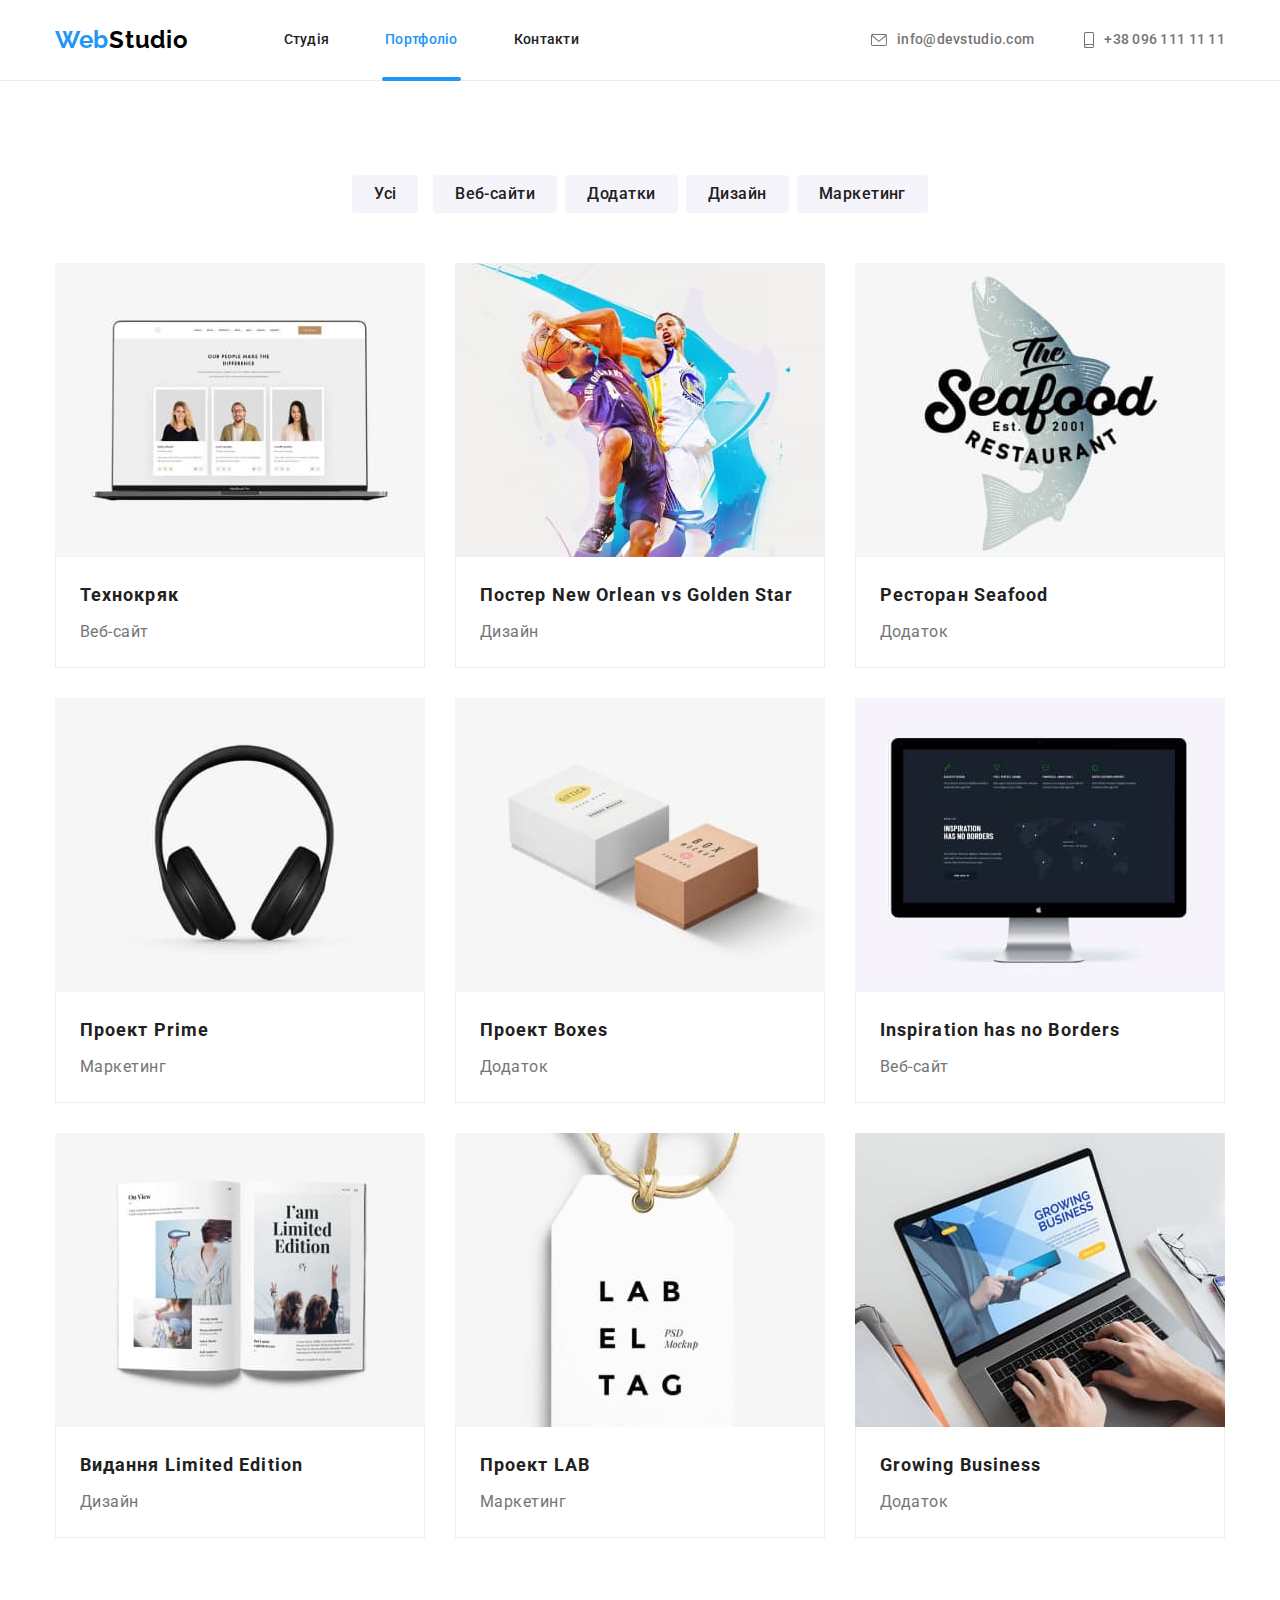
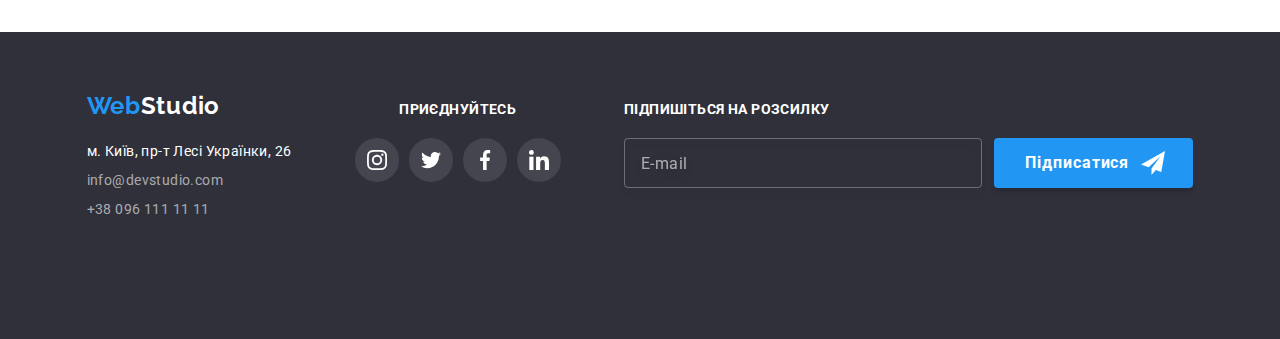
==== portfolio.html @ c76c3b2e "v.1" ====
<!DOCTYPE html>
<html lang="uk">

<head>
    <meta charset="UTF-8">
    <meta http-equiv="X-UA-Compatible" content="IE=edge">
    <meta name="viewport" content="width=device-width, initial-scale=1.0">
    <title lang="en">Portfolio</title>
    <link rel="preconnect" href="https://fonts.googleapis.com">
    <link rel="preconnect" href="https://fonts.gstatic.com" crossorigin>
    <link href="https://fonts.googleapis.com/css2?family=Raleway:wght@700&family=Roboto:wght@400;500;700;900&display=swap"
        rel="stylesheet">
    <link rel="stylesheet" href="https://cdn.jsdelivr.net/npm/modern-normalize@1.1.0/modern-normalize.min.css">
    <link rel="stylesheet" href="./css/main.min.css" /> 
</head>

<body>
<header class="page-header">
        <div class="container page-header__container">
            <a class="logo logo__page-header link" href="./index.html">
                Web<span class="logo__part-dark">Studio</span>
            </a>
    
            <nav class="page-nav">
                <ul class="menu list">
                    <li class="menu__item"> <a class="link menu__link" href="./index.html">Студія</a></li>
                    <li class="menu__item"> <a class="link menu__link menu__link_current"
                            href="./portfolio.html">Портфоліо</a></li>
                    <li class="menu__item"> <a class="link menu__link" href="">Контакти</a></li>
                </ul>
            </nav>

            <button type="button" class="mobile-menu-open" data-menu-open>
                <svg class="mobile-menu-open__icon" width="40" height="40">
                    <use href="./images/icons.svg#burger-icon"></use>
                </svg>
            </button>
    
            <ul class="list contacts">
                <li class="contacts__item">
                    <a class="link contacts__link" href="mailto:info@devstudio.com">
                        <svg class="contacts__icon" width="16" height="12">
                            <use href="./images/icons.svg#icon-envelope"></use>
                        </svg>
                        info@devstudio.com
                    </a>
                </li>
                <li class="contacts__item">
                    <a class="link contacts__link" href="tel:+380961111111">
                        <svg class="contacts__icon" width="10" height="16">
                            <use href="./images/icons.svg#icon-smartphone"></use>
                        </svg>
                        +38 096 111 11 11
                    </a>
                </li>
            </ul>
        </div>

        <div class="mobile-menu" data-menu>
            <div class="container mobile-menu__container">
                <button type="button" class="mobile-menu__close-btn" data-menu-close>
                    <svg class="mobile-menu__close-icon" width="40" height="40">
                        <use href="./images/icons.svg#icon-close-modal">
                        </use>
                    </svg>
                </button>
                
                <nav>
                    <ul class="mobile-menu__list list">
                        <li class="mobile-menu__item"> <a class="link mobile-menu__link"
                                href="./index.html">Студія</a></li>
                        <li class="mobile-menu__item"> <a class="link mobile-menu__link mobile-menu__link_current" href="./portfolio.html">Портфоліо</a></li>
                        <li class="mobile-menu__item"> <a class="link mobile-menu__link" href="">Контакти</a></li>
                    </ul>
                </nav>
                
                <div class="mobile-menu__wrapper">
                    <ul class="list mobile-menu__contacts">
                        <li class="mobile-menu__contacts-item">
                            <a class="link mobile-menu__tel" href="tel:+380961111111">
                                +38 096 111 11 11
                            </a>
                        </li>
                        <li class="mobile-menu__contacts-item">
                            <a class="link mobile-menu__e-mail" href="mailto:info@devstudio.com">
                                info@devstudio.com
                            </a>
                        </li>
                    </ul>
                    
                    
                    <ul class="list mobile-menu__social-list">
                        <li class="mobile-menu__social-item"><a class="link mobile-menu__social-link" href="">Instagram</a></li>
                        <li class="mobile-menu__social-item"><a class="link mobile-menu__social-link" href="">Twitter</a></li>
                        <li class="mobile-menu__social-item"><a class="link mobile-menu__social-link" href="">Facebook</a></li>
                        <li class="mobile-menu__social-item"><a class="link mobile-menu__social-link" href="">LinkedIn</a></li>
                    </ul>
                </div>
            </div>
        </div>

    </header>

    <main>
        <section class="section">
            <div class="container">
                <h1 class="section-title visually-hidden">Наші роботи</h1>
                
                <ul class="list filter-list">
                    <li class="filter-list__item"><button class="filter-list__btn" type="button">Усі</button></li>
                    <li class="filter-list__item"><button class="filter-list__btn" type="button">Веб-сайти</button></li>
                    <li class="filter-list__item"><button class="filter-list__btn" type="button">Додатки</button></li>
                    <li class="filter-list__item"><button class="filter-list__btn" type="button">Дизайн</button></li>
                    <li class="filter-list__item"><button class="filter-list__btn" type="button">Маркетинг</button></li>
                </ul>
                
                <ul class="examples list">
                    <li class="examples__item">
                        <a href="" class="link exemples__link">
                            <div class="examples__img-wrapper">
                                <picture>
                                    <source media="(min-width: 1200px)"
                                        srcset="./images/portfolio/technokryak/technokryak-370.jpg 1x, ./images/portfolio/technokryak/technokryak-370@2x.jpg 2x">
                                    <source media="(min-width: 768px)"
                                        srcset="./images/portfolio/technokryak/technokryak-354.jpg 1x, ./images/portfolio/technokryak/technokryak-354@2x.jpg 2x">
                                    <source media="(max-width: 767px)"
                                        srcset="./images/portfolio/technokryak/technokryak-450.jpg 1x, ./images/portfolio/technokryak/technokryak-450@2x.jpg 2x">
                                
                                    <img src="./images/portfolio/technokryak/technokryak-450.jpg"
                                        alt="головна сторінка веб-сайту з ключовими особами компанії">
                                </picture>
                                <p class="examples__overlay">Ресурс пропонує комплексні пропозиції з різним рівнем функціоналу та сервісів. Все це дозволить відвідувачу отримати
                                    вичерпні відомості про компанію чи приватну особу.</p>
                            </div>
                            <div class="examples__project-wrapper">
                                <h2 class="examples__project-name">Технокряк</h2>
                                <p class="examples__project-type">Веб-сайт</p>                            
                            </div> 
                        </a>
                    </li>
                    
                    <li class="examples__item">
                        <a href="" class="link exemples__link">
                            <div class="examples__img-wrapper">
                                <picture>
                                    <source media="(min-width: 1200px)"
                                        srcset="./images/portfolio/poster-new-orlean/poster-new-orlean-370.jpg 1x, ./images/portfolio/poster-new-orlean/poster-new-orlean-370@2x.jpg 2x">
                                    <source media="(min-width: 768px)"
                                        srcset="./images/portfolio/poster-new-orlean/poster-new-orlean-354.jpg 1x, ./images/portfolio/poster-new-orlean/poster-new-orlean-354@2x.jpg 2x">
                                    <source media="(max-width: 767px)"
                                        srcset="./images/portfolio/poster-new-orlean/poster-new-orlean-450.jpg 1x, ./images/portfolio/poster-new-orlean/poster-new-orlean-450@2x.jpg 2x">
                                
                                    <img src="./images/portfolio/poster-new-orlean/poster-new-orlean-450.jpg"
                                        alt="постер до матчу НБА між Н'ю Орлеан та голден стар">
                                </picture>
                                <p class="examples__overlay">Ресурс пропонує комплексні пропозиції з різним рівнем функціоналу та сервісів. Все це дозволить
                                    відвідувачу отримати
                                    вичерпні відомості про компанію чи приватну особу.</p>
                            </div>
                            <div class="examples__project-wrapper">
                                <h2 class="examples__project-name">Постер New Orlean vs Golden Star</h2>
                                <p class="examples__project-type">Дизайн</p>
                            </div>
                        </a>
                    </li>

                    <li class="examples__item">
                        <a href="" class="link exemples__link">
                            <div class="examples__img-wrapper">
                                <picture>
                                    <source media="(min-width: 1200px)"
                                        srcset="./images/portfolio/seafood/seafood-370.jpg 1x, ./images/portfolio/seafood/seafood-370@2x.jpg 2x">
                                    <source media="(min-width: 768px)"
                                        srcset="./images/portfolio/seafood/seafood-354.jpg 1x, ./images/portfolio/seafood/seafood-354@2x.jpg 2x">
                                    <source media="(max-width: 767px)"
                                        srcset="./images/portfolio/seafood/seafood-450.jpg 1x, ./images/portfolio/seafood/seafood-450@2x.jpg 2x">
                                
                                    <img src="./images/portfolio/seafood/seafood-450.jpg"
                                        alt="логотип рибного ресторану">
                                </picture>
                                <p class="examples__overlay">Ресурс пропонує комплексні пропозиції з різним рівнем функціоналу та сервісів. Все це дозволить
                                    відвідувачу отримати
                                    вичерпні відомості про компанію чи приватну особу.</p>
                            </div>
                            <div class="examples__project-wrapper">
                                <h2 class="examples__project-name">Ресторан Seafood</h2>
                                <p class="examples__project-type">Додаток</p>
                            </div>
                        </a>
                    </li>

                    <li class="examples__item">
                        <a href="" class="link exemples__link">
                            <div class="examples__img-wrapper">
                                <picture>
                                    <source media="(min-width: 1200px)"
                                        srcset="./images/portfolio/prime/prime-370.jpg 1x, ./images/portfolio/prime/prime-370@2x.jpg 2x">
                                    <source media="(min-width: 768px)"
                                        srcset="./images/portfolio/prime/prime-354.jpg 1x, ./images/portfolio/prime/prime-354@2x.jpg 2x">
                                    <source media="(max-width: 767px)"
                                        srcset="./images/portfolio/prime/prime-450.jpg 1x, ./images/portfolio/prime/prime-450@2x.jpg 2x">
                                
                                    <img src="./images/portfolio/prime/prime-450.jpg" alt="навушники">
                                </picture>
                                <p class="examples__overlay">Ресурс пропонує комплексні пропозиції з різним рівнем функціоналу та сервісів. Все це дозволить
                                    відвідувачу отримати
                                    вичерпні відомості про компанію чи приватну особу.</p>
                            </div>                            
                            <div class="examples__project-wrapper">
                                <h2 class="examples__project-name">Проект Prime</h2>
                                <p class="examples__project-type">Маркетинг</p>
                            </div>
                        </a>
                    </li>

                    <li class="examples__item">
                        <a href="" class="link exemples__link">
                            <div class="examples__img-wrapper">
                                <picture>
                                    <source media="(min-width: 1200px)"
                                        srcset="./images/portfolio/boxes/boxes-370.jpg 1x, ./images/portfolio/boxes/boxes-370@2x.jpg 2x">
                                    <source media="(min-width: 768px)"
                                        srcset="./images/portfolio/boxes/boxes-354.jpg 1x, ./images/portfolio/boxes/boxes-354@2x.jpg 2x">
                                    <source media="(max-width: 767px)"
                                        srcset="./images/portfolio/boxes/boxes-450.jpg 1x, ./images/portfolio/boxes/boxes-450@2x.jpg 2x">

                                    <img src="./images/portfolio/boxes/boxes-450.jpg" alt="коробочки на світлому фоні">
                                </picture>
                                <p class="examples__overlay">Ресурс пропонує комплексні пропозиції з різним рівнем функціоналу та сервісів. Все це дозволить
                                    відвідувачу отримати
                                    вичерпні відомості про компанію чи приватну особу.</p>
                            </div>               
                            <div class="examples__project-wrapper">
                                <h2 class="examples__project-name">Проект Boxes</h2>
                                <p class="examples__project-type">Додаток</p>
                            </div>
                        </a>
                    </li>

                    <li class="examples__item">
                        <a href="" class="link exemples__link">
                            <div class="examples__img-wrapper">
                                <picture>
                                    <source media="(min-width: 1200px)" srcset="./images/portfolio/inspiration/inspiration-370.jpg 1x, ./images/portfolio/inspiration/inspiration-370@2x.jpg 2x">
                                    <source media="(min-width: 768px)" srcset="./images/portfolio/inspiration/inspiration-354.jpg 1x, ./images/portfolio/inspiration/inspiration-354@2x.jpg 2x">
                                    <source media="(max-width: 767px)" srcset="./images/portfolio/inspiration/inspiration-450.jpg 1x, ./images/portfolio/inspiration/inspiration-450@2x.jpg 2x">
                                
                                    <img src="./images/portfolio/inspiration/inspiration-450.jpg" alt="головна сторінка сайту в темних тонах з мапою світу">
                                </picture>
                                <p class="examples__overlay">Ресурс пропонує комплексні пропозиції з різним рівнем функціоналу та сервісів. Все це дозволить
                                    відвідувачу отримати
                                    вичерпні відомості про компанію чи приватну особу.</p>
                            </div>
                            <div class="examples__project-wrapper">
                                <h2 class="examples__project-name">Inspiration has no Borders</h2>
                                <p class="examples__project-type">Веб-сайт</p>
                            </div>
                        </a>
                    </li>

                    <li class="examples__item">
                        <a href="" class="link exemples__link">
                            <div class="examples__img-wrapper">
                                <picture>
                                    <source media="(min-width: 1200px)"
                                        srcset="./images/portfolio/limited-edition/limited-edition-370.jpg 1x, ./images/portfolio/limited-edition/limited-edition-370@2x.jpg 2x">
                                    <source media="(min-width: 768px)"
                                        srcset="./images/portfolio/limited-edition/limited-edition-354.jpg 1x, ./images/portfolio/limited-edition/limited-edition-354@2x.jpg 2x">
                                    <source media="(max-width: 767px)"
                                        srcset="./images/portfolio/limited-edition/limited-edition-450.jpg 1x, ./images/portfolio/limited-edition/limited-edition-450@2x.jpg 2x">
                                
                                    <img src="./images/portfolio/limited-edition/limited-edition-450.jpg" alt="розгортка журналу">
                                </picture>
                                <p class="examples__overlay">Ресурс пропонує комплексні пропозиції з різним рівнем функціоналу та сервісів. Все це дозволить
                                    відвідувачу отримати
                                    вичерпні відомості про компанію чи приватну особу.</p>
                            </div>
                            <div class="examples__project-wrapper">
                                <h2 class="examples__project-name">Видання Limited Edition</h2>
                                <p class="examples__project-type">Дизайн</p>
                            </div>
                        </a>
                    </li>

                    <li class="examples__item">
                        <a href="" class="link exemples__link">
                            <div class="examples__img-wrapper">
                                <picture>
                                    <source media="(min-width: 1200px)"
                                        srcset="./images/portfolio/lab/lab-370.jpg 1x, ./images/portfolio/lab/lab-370@2x.jpg 2x">
                                    <source media="(min-width: 768px)"
                                        srcset="./images/portfolio/lab/lab-354.jpg 1x, ./images/portfolio/lab/lab-354@2x.jpg 2x">
                                    <source media="(max-width: 767px)"
                                        srcset="./images/portfolio/lab/lab-450.jpg 1x, ./images/portfolio/lab/lab-450@2x.jpg 2x">
                                
                                    <img src="./images/portfolio/lab/lab-450.jpg" alt="бірка">
                                </picture>
                                <p class="examples__overlay">Ресурс пропонує комплексні пропозиції з різним рівнем функціоналу та сервісів. Все це дозволить
                                    відвідувачу отримати
                                    вичерпні відомості про компанію чи приватну особу.</p>
                            </div>
                            <div class="examples__project-wrapper">
                                <h2 class="examples__project-name">Проект LAB</h2>
                                <p class="examples__project-type">Маркетинг</p>
                            </div>
                        </a>                                                
                    </li>

                    <li class="examples__item">
                        <a href="" class="link exemples__link">
                            <div class="examples__img-wrapper">
                                <picture>
                                    <source media="(min-width: 1200px)"
                                        srcset="./images/portfolio/growing-business/growing-business-370.jpg 1x, ./images/portfolio/growing-business/growing-business-370@2x.jpg 2x">
                                    <source media="(min-width: 768px)"
                                        srcset="./images/portfolio/growing-business/growing-business-354.jpg 1x, ./images/portfolio/growing-business/growing-business-354@2x.jpg 2x">
                                    <source media="(max-width: 767px)"
                                        srcset="./images/portfolio/growing-business/growing-business-450.jpg 1x, ./images/portfolio/growing-business/growing-business-450@2x.jpg 2x">
                                
                                    <img src="./images/portfolio/growing-business/growing-business-450.jpg" alt="відкрита основна сторінка сайту на ноутбуці">
                                </picture>
                                <p class="examples__overlay">Ресурс пропонує комплексні пропозиції з різним рівнем функціоналу та сервісів. Все це дозволить
                                    відвідувачу отримати
                                    вичерпні відомості про компанію чи приватну особу.</p>
                            </div>
                            <div class="examples__project-wrapper">
                                <h2 class="examples__project-name">Growing Business</h2>
                                <p class="examples__project-type">Додаток</p>
                            </div>
                        </a>                          
                    </li>
                </ul>
            </div>
        </section>

    </main>

    <footer class="footer">
        <div class="container container_flex">
            <div class="footer_text-align-wrapper">
                <a class="logo logo__footer link" href="./index.html">
                    Web<span class="logo__part-light">Studio</span>
                </a>
    
                <address class="address">
                    <ul class="list address__list">
                        <li class="address__item"><a class="link location" href="https://goo.gl/maps/fPZRtLzm8wP5tE1H6">м.
                                Київ, пр-т Лесі Українки, 26</a></li>
                        <li class="address__item"><a class="link address__link"
                                href="mailto:info@devstudio.com">info@devstudio.com</a></li>
                        <li class="address__item"><a class="link address__link" href="tel:+380961111111">+38 096 111 11
                                11</a></li>
                    </ul>
                </address>
            </div>
    
            <div class="join-us">
                <p class="join-us__text">Приєднуйтесь</p>
                <ul class="social-list list">
                    <li class="social-list__item">
                        <a href="" class="social-list__link social-list__link_other-bg">
                            <svg width="20" height="20">
                                <use href="./images/icons.svg#icon-instagram"></use>
                            </svg>
                        </a>
                    </li>
                    <li class="social-list__item">
                        <a href="" class="social-list__link social-list__link_other-bg">
                            <svg width="20" height="20">
                                <use href="./images/icons.svg#icon-twitter"></use>
                            </svg>
                        </a>
                    </li>
                    <li class="social-list__item">
                        <a href="" class="social-list__link social-list__link_other-bg">
                            <svg width="20" height="20">
                                <use href="./images/icons.svg#icon-facebook"></use>
                            </svg>
                        </a>
                    </li>
                    <li class="social-list__item">
                        <a href="" class="social-list__link social-list__link_other-bg">
                            <svg width="20" height="20">
                                <use href="./images/icons.svg#icon-linkedin"></use>
                            </svg>
                        </a>
                    </li>
                </ul>
            </div>
    
            <form class="subscribe-form">
                <p class="join-us__text">Підпишіться на розсилку</p>
                <div class="subscribe-form__wrapper">
                    <input type="email" name="user_email" class="subscribe-form__input" placeholder="E-mail" required>
                    <button type="submit" class="btn subscribe-form__submit">
                        Підписатися
                        <svg width="24" height="24">
                            <use href="./images/icons.svg#icon-send"></use>
                        </svg>
                    </button>
                </div>
            </form>
        </div>
    </footer>

    
    <script src="./js/mobile-menu.js"></script>
    
</body>
</html>
---- css/main.min.css ----
:root{--main-font: "Roboto", sans-serif;--logo-font: "Raleway", sans-serif;--accent-color: #2196F3;--order-btn-hover-color: #188CE8;--main-text-color: #212121;--muted-text-color: #757575;--light-text-color: #FFFFFF;--dark-logo-text-color: #000000;--mute-logo-transparent-text: rgba(255, 255, 255, 0.6);--bg-primary-color: #FFFFFF;--bg-main-dark-color: #2F303A;--bg-team-section-color: #F5F4FA;--bg-card-color: #FFFFFF;--bg-filter-btn: #F5F4FA;--card-border-color: #EEEEEE;--header-border-color: #ECECEC;--input-border-color: rgba(33, 33, 33, 0.2);--icon-color: #AFB1B8;--transition-duration-and-func: 250ms cubic-bezier(0.4, 0, 0.2, 1)}.visually-hidden{position:absolute;width:1px;height:1px;margin:-1px;border:0;padding:0;white-space:nowrap;clip-path:inset(100%);clip:rect(0 0 0 0);overflow:hidden}h1,h2,h3,h4,p{margin-top:0;margin-bottom:0;margin-block-start:0;margin-block-end:0}ul,ol{margin-top:0;margin-bottom:0;padding-left:0}img{display:block;max-width:100%;height:auto}button{cursor:pointer}body{font-family:var(--main-font);background-color:var(--bg-primary-color)}.list{list-style:none}.link{text-decoration:none}.container{padding-right:15px;padding-left:15px}@media screen and (min-width: 480px){.container{width:480px;margin-right:auto;margin-left:auto}}@media screen and (min-width: 768px){.container{width:768px}}@media screen and (min-width: 1200px){.container{width:1200px}}.section{padding-top:60px;padding-bottom:60px}@media screen and (min-width: 1200px){.section{padding-top:94px;padding-bottom:94px}}.section__title{margin-bottom:50px;font-weight:700;font-size:36px;line-height:1.17;text-align:center;letter-spacing:.03em;color:var(--main-text-color)}.btn{margin-right:auto;margin-left:auto;padding-top:10px;padding-bottom:10px;font-family:inherit;font-weight:700;font-size:16px;padding-right:24px;padding-left:24px;line-height:1.88;letter-spacing:.06em;color:var(--light-text-color);background-color:var(--accent-color);border-radius:4px;border:none;box-shadow:0px 4px 4px rgba(0,0,0,.15);transition:background-color var(--transition-duration-and-func)}.btn:hover,.btn:focus{background-color:var(--order-btn-hover-color)}@media screen and (min-width: 1200px){.btn{padding-right:32px;padding-left:32px}}@media screen and (max-width: 767px){.mobile-menu{position:fixed;width:100%;height:100%;z-index:1000;top:0;left:0;background-color:var(--bg-primary-color);box-shadow:0 0 0 100vmax rgba(0,0,0,.5);opacity:0;visibility:hidden;pointer-events:none;transition:opacity var(--transition-duration-and-func),visibility var(--transition-duration-and-func)}.mobile-menu.is-open{opacity:1;visibility:visible;pointer-events:auto}.mobile-menu__container{display:flex;flex-direction:column;justify-content:space-between;height:100%;position:relative;padding:48px 40px 48px 40px}.mobile-menu__close-btn{position:absolute;top:10px;right:15px;background-color:rgba(0,0,0,0);border:none;padding:0;line-height:0;fill:var(--main-text-color)}.mobile-menu__socials{display:flex}.mobile-menu__link{color:var(--main-text-color);font-weight:500;font-size:40px;line-height:1.175;text-align:center;letter-spacing:.02em;transition:color var(--transition-duration-and-func)}.mobile-menu__link:focus{color:var(--accent-color)}.mobile-menu__link_current{color:var(--accent-color)}.mobile-menu__item:not(:last-child){margin-bottom:32px}.mobile-menu__tel{font-weight:500;font-size:34px;line-height:1.176;letter-spacing:.02em;color:var(--accent-color)}}@media screen and (max-width: 767px)and (max-width: 376px){.mobile-menu__tel{font-size:27px;line-height:1.1}}@media screen and (max-width: 767px){.mobile-menu__e-mail{font-weight:500;font-size:24px;line-height:1.17;letter-spacing:.02em;color:var(--muted-text-color)}}@media screen and (max-width: 767px){.mobile-menu__contacts-item:not(:last-child){margin-bottom:32px}}@media screen and (max-width: 767px){.mobile-menu__social-link{font-weight:500;font-size:18px;line-height:1.22px;letter-spacing:.02em;color:var(--accent-color)}}@media screen and (max-width: 767px){.mobile-menu__social-list{display:flex;flex-wrap:wrap;margin-top:64px}}@media screen and (max-width: 767px){.mobile-menu__social-item:not(:last-child)::after{content:"";width:22px;height:0px;border:1px solid var(--input-border-color);transform:rotate(90deg);margin-left:10px}}@media screen and (max-width: 767px){.mobile-menu__social-item::after{margin-right:10px}}@media screen and (min-width: 768px){.mobile-menu{display:none}}@media screen and (max-width: 442px){.mobile-menu__social-item::after{content:"";width:22px;height:0px;border:1px solid var(--input-border-color);transform:rotate(90deg);margin-left:10px}.mobile-menu__social-item:not(:nth-child(-2n+1)){margin-bottom:10px}}@media screen and (max-width: 767px){.page-nav{display:none}.contacts{display:none}}.page-header{margin-left:auto;margin-right:auto;padding-top:10px;padding-bottom:10px;border-bottom:1px solid var(--header-border-color)}.page-header__container{display:flex;align-items:center;justify-content:space-between}.mobile-menu-open{background-color:rgba(0,0,0,0);border:none;padding:0;line-height:0}@media screen and (min-width: 767px){.mobile-menu-open{display:none}}@media screen and (min-width: 768px){.page-header{padding-top:0px;padding-bottom:0px}.menu{display:flex}.menu__item{position:relative}.menu__item:not(:last-child){margin-right:50px}.menu__link{display:block;padding-top:32px;padding-bottom:32px;padding-right:3px;padding-left:3px;color:var(--main-text-color);font-weight:500;font-size:14px;line-height:1.14;letter-spacing:.02em;transition:color var(--transition-duration-and-func)}.menu__link:hover,.menu__link:focus{color:var(--accent-color)}.menu__link_current{color:var(--accent-color)}.menu__link_current::after{position:absolute;bottom:0;left:0;content:"";display:block;width:100%;height:4px;background:var(--accent-color);border-radius:2px;margin-bottom:-1px}}.logo{font-family:var(--logo-font);color:var(--accent-color);font-weight:700;font-size:24px;line-height:1.17;letter-spacing:.03em}@media screen and (min-width: 768px){.logo__page-header{margin-right:87px}}@media screen and (min-width: 1200px){.logo__page-header{margin-right:92px}}.logo__footer{display:block;margin-bottom:20px}.logo__part-light{color:var(--light-text-color)}.logo__part-dark{color:var(--dark-logo-text-color)}.contacts{margin-left:auto}.contacts__link{display:flex;align-items:center;font-weight:500;font-size:14px;line-height:1.14;letter-spacing:.02em;color:var(--muted-text-color);transition:color var(--transition-duration-and-func)}.contacts__link:hover,.contacts__link:focus{color:var(--accent-color)}.contacts__item:not(:last-child){margin-bottom:10px}.contacts__icon{margin-right:10px;fill:currentColor}@media screen and (min-width: 1200px){.contacts{display:flex}.contacts__item:not(:last-child){margin-right:50px;margin-bottom:0}.contacts__link{padding-top:32px;padding-bottom:32px}}.social-list{display:flex;justify-content:center;gap:10px}.social-list__item{display:block;width:44px;height:44px}.social-list__link{display:flex;justify-content:center;align-items:center;width:100%;height:100%;border-radius:50%;fill:var(--icon-color);transition:background-color var(--transition-duration-and-func),fill var(--transition-duration-and-func)}.social-list__link:hover,.social-list__link:focus{background-color:var(--accent-color);fill:var(--light-text-color)}.social-list__link_other-bg{background-color:rgba(255,255,255,.1);fill:var(--bg-card-color)}.container_flex{text-align:center}.footer{padding-top:60px;padding-bottom:60px;background-color:var(--bg-main-dark-color)}.address{flex-grow:1;margin-bottom:60px}.address__list{font-style:normal}.address__item:not(:last-child){margin-bottom:8px}.address__link{display:block;height:21px;font-weight:400;font-size:14px;line-height:1.71;letter-spacing:.03em;color:var(--mute-logo-transparent-text);transition:color var(--transition-duration-and-func)}.address__link:hover,.address__link:focus{color:var(--accent-color)}.location{display:block;height:21px;font-weight:400;font-size:14px;line-height:1.71;letter-spacing:.03em;color:var(--light-text-color)}.join-us{margin-bottom:60px}.join-us__text{margin-bottom:20px;font-weight:700;font-size:14px;line-height:1.14;letter-spacing:.03em;text-transform:uppercase;color:var(--light-text-color)}.subscribe-form__input{width:100%;height:50px;padding:15px 0 15px 16px;background-color:rgba(0,0,0,0);border:1px solid rgba(255,255,255,.3);filter:drop-shadow(0px 4px 4px rgba(0, 0, 0, 0.15));border-radius:4px;color:var(--light-text-color);transition:border-color var(--transition-duration-and-func)}.subscribe-form__input::placeholder{font-size:16px;line-height:1.25;letter-spacing:.03em;color:rgba(255,255,255,.6)}.subscribe-form__input:focus{outline:none;border-color:var(--accent-color)}.subscribe-form__submit{display:flex;align-items:center;padding-right:28px;padding-left:31px;margin-top:20px;gap:12px}.subscribe-form__submit:hover,.subscribe-form__submit:focus{background-color:var(--order-btn-hover-color)}@media screen and (min-width: 768px){.container_flex{display:flex;flex-wrap:wrap;justify-content:space-around;align-items:baseline}.subscribe-form__input{width:450px}}@media screen and (min-width: 1200px){.subscribe-form{text-align:left}.subscribe-form__input{width:358px}.subscribe-form__wrapper{display:flex;gap:12px}.subscribe-form__submit{margin-top:0}.footer_text-align-wrapper{text-align:left}}.hero{max-width:480px;height:400px;margin-right:auto;margin-left:auto;text-align:center;padding-top:118px;padding-bottom:118px;background-color:var(--bg-main-dark-color);background-image:linear-gradient(rgba(47, 48, 58, 0.4), rgba(47, 48, 58, 0.4)),url(../../../images/index/hero/hero-480.jpg);background-repeat:no-repeat;background-position:center;background-size:cover}@media screen and (min-device-pixel-ratio: 2)and (max-width: 767px),screen and (min-resolution: 192dpi)and (max-width: 767px),screen and (min-resolution: 2dppx)and (max-width: 767px){.hero{background-image:linear-gradient(rgba(47, 48, 58, 0.4), rgba(47, 48, 58, 0.4)),url(../../../images/index/hero/hero-480@2x.jpg)}}@media screen and (min-width: 768px){.hero{max-width:none;width:768px;background-image:linear-gradient(rgba(47, 48, 58, 0.4), rgba(47, 48, 58, 0.4)),url(../../../images/index/hero/hero-768.jpg)}}@media screen and (min-device-pixel-ratio: 2)and (min-width: 768px),screen and (min-resolution: 192dpi)and (min-width: 768px),screen and (min-resolution: 2dppx)and (min-width: 768px){.hero{background-image:linear-gradient(rgba(47, 48, 58, 0.4), rgba(47, 48, 58, 0.4)),url(../../../images/index/hero/hero-768@2x.jpg)}}@media screen and (min-width: 1200px){.hero{width:auto;max-width:1600px;height:600px;padding-top:200px;padding-bottom:200px;background-image:linear-gradient(rgba(47, 48, 58, 0.4), rgba(47, 48, 58, 0.4)),url(../../../images/index/hero/hero-1600.jpg)}}@media screen and (min-device-pixel-ratio: 2)and (min-width: 1200px),screen and (min-resolution: 192dpi)and (min-width: 1200px),screen and (min-resolution: 2dppx)and (min-width: 1200px){.hero{background-image:linear-gradient(rgba(47, 48, 58, 0.4), rgba(47, 48, 58, 0.4)),url(../../../images/index/hero/hero-1600@2x.jpg)}}.hero__title{display:block;max-width:360px;margin-right:auto;margin-left:auto;margin-bottom:30px;font-weight:900;font-size:26px;line-height:1.62;text-align:center;letter-spacing:.06em;text-transform:uppercase;color:var(--light-text-color)}@media screen and (min-width: 1200px){.hero__title{max-width:none;width:696px;font-size:44px;line-height:1.36}}.features__title{margin-bottom:10px;text-align:center;font-weight:700;font-size:14px;line-height:1.14;letter-spacing:.03em;text-transform:uppercase;color:var(--main-text-color)}@media screen and (min-width: 768px){.features__title{text-align:left}}.features__icon-box{display:flex;justify-content:center;align-items:center;width:100%;height:120px;margin-bottom:30px;background-color:var(--bg-filter-btn);border-radius:4px}.features__description{font-size:14px;line-height:1.71;letter-spacing:.03em;color:var(--muted-text-color)}@media screen and (max-width: 767px){.features__item:not(:last-child){margin-bottom:30px}}@media screen and (min-width: 768px)and (max-width: 1199px){.features{display:flex;flex-wrap:wrap;gap:30px}.features__item{flex-basis:calc((100% - 30px)/2)}}@media screen and (min-width: 1200px){.features{display:flex}.features__item:not(:last-child){margin-right:30px}}@media screen and (max-width: 1199px){.hidden_section{display:none}}@media screen and (min-width: 1200px){.section_no-padding-top{padding-top:0}.offers{display:flex;flex-wrap:wrap;gap:30px}.offers__item{position:relative}.offers__desc{position:absolute;bottom:0;left:0;display:block;width:100%;padding:27px 0px;font-weight:700;font-size:14px;line-height:1.14;text-align:center;letter-spacing:.03em;text-transform:uppercase;color:var(--light-text-color);background-color:rgba(47,48,58,.8)}}.section_other-bg{background-color:var(--bg-team-section-color)}.team-members__item{background-color:var(--bg-card-color);border-radius:0px 0px 4px 4px;box-shadow:0px 1px 3px rgba(0,0,0,.12),0px 1px 1px rgba(0,0,0,.14),0px 2px 1px rgba(0,0,0,.2)}@media screen and (max-width: 767px){.team-members__item:not(:last-child){margin-bottom:30px}}.team-members__desc{padding-top:30px;padding-bottom:30px}.team-members__title{margin-bottom:10px;font-weight:500;font-size:16px;line-height:1.19;letter-spacing:.03em;text-align:center;color:var(--main-text-color)}.team-members__text{font-size:16px;line-height:1.19;letter-spacing:.03em;text-align:center;margin-bottom:16px;color:var(--muted-text-color)}@media screen and (min-width: 768px){.team-members{display:flex;flex-wrap:wrap;gap:30px}}.clients{display:flex;flex-wrap:wrap;justify-content:center;gap:30px}.clients__link{display:flex;justify-content:center;align-items:center;width:170px;height:92px;border:1px solid var(--icon-color);border-radius:4px;fill:var(--icon-color);transition:border-color var(--transition-duration-and-func),fill var(--transition-duration-and-func)}.clients__link:hover,.clients__link:focus{fill:var(--accent-color);border-color:var(--accent-color)}.backdrop{position:fixed;z-index:100;top:0;left:0;width:100%;height:100%;background-color:rgba(0,0,0,.2);transition:opacity var(--transition-duration-and-func),visibility var(--transition-duration-and-func)}.is-hidden{opacity:0;visibility:hidden;pointer-events:none}.modal{position:absolute;top:50%;left:50%;transform:translate(-50%, -50%);width:100%;max-width:450px;height:609px;background:var(--bg-card-color);box-shadow:0px 1px 3px rgba(0,0,0,.12),0px 1px 1px rgba(0,0,0,.14),0px 2px 1px rgba(0,0,0,.2);border-radius:4px;padding:40px}.modal-close-btn{position:absolute;top:8px;right:8px;display:flex;justify-content:center;align-items:center;background-color:rgba(0,0,0,0);border:1px solid rgba(0,0,0,.1);padding:0;height:30px;width:30px;border-radius:50%;transition:border-color var(--transition-duration-and-func),fill var(--transition-duration-and-func)}.modal-close-btn:hover,.modal-close-btn:focus{border-color:var(--accent-color);fill:var(--accent-color)}.modal-form{display:flex;flex-direction:column}.modal-form__header{margin-bottom:12px;font-weight:700;font-size:20px;line-height:1.5;text-align:center;letter-spacing:.03em;color:var(--main-text-color)}.modal-form__field{width:100%;margin-bottom:10px}.modal-form__input{width:100%;height:40px;border:1px solid var(--input-border-color);border-radius:4px;padding-left:42px;font-size:14px;line-height:1.17;letter-spacing:.01em;transition:border-color var(--transition-duration-and-func)}.modal-form__input:focus{outline:none;border-color:var(--accent-color)}.modal-form__input-desc{display:block;margin-bottom:4px;font-size:12px;line-height:1.17;letter-spacing:.01em;color:var(--muted-text-color)}.modal-form__input-wrapper{position:relative;display:block}.modal-form__icon{position:absolute;top:50%;left:12px;transform:translate(0, -50%);transition:fill var(--transition-duration-and-func)}.modal-form__input:focus+.modal-form__icon{fill:var(--accent-color)}.modal-form__message{display:block;width:100%;height:120px;resize:none;padding:12px 16px;border:1px solid var(--input-border-color);border-radius:4px;font-size:12px;line-height:1.17;letter-spacing:.01em;transition:border-color var(--transition-duration-and-func)}.modal-form__message::placeholder{font-size:12px;line-height:1.17;letter-spacing:.01em;color:rgba(117,117,117,.5)}.modal-form__message:focus{outline:none;border-color:var(--accent-color)}.modal-form__check-desc{display:flex;justify-content:center;align-items:center;margin-bottom:30px;font-size:12px;line-height:1.17;letter-spacing:.03em;color:var(--muted-text-color)}.message{margin-bottom:20px}.modal-form__fake-checkbox{display:flex;align-items:center;justify-content:center;margin-right:7px;width:16px;height:15px;box-shadow:inset 0 0 0 2px var(--main-text-color);border-radius:2px;overflow:hidden;cursor:pointer;transition:box-shadow var(--transition-duration-and-func),outline var(--transition-duration-and-func)}.modal-form__check:checked+.modal-form__check-desc .modal-form__fake-checkbox{box-shadow:none}.modal-form__check:focus+.modal-form__check-desc .modal-form__fake-checkbox{outline:2px solid var(--accent-color)}.modal-form__check:focus:checked+.modal-form__check-desc .modal-form__fake-checkbox{outline:none}.modal-form__terms-link{text-decoration-line:underline;text-decoration-skip-ink:none;color:var(--accent-color)}.modal-form__fake-checkbox-icon{top:0;left:0;opacity:0;transition:opacity var(--transition-duration-and-func)}.modal-form__check:checked+.modal-form__check-desc .modal-form__fake-checkbox-icon{opacity:1;background-color:var(--accent-color)}.modal-form__submit{padding-right:52px;padding-left:52px}@media screen and (min-width: 1200px){.modal{max-width:none;width:528px;height:581px}.modal-form__check-desc{font-size:14px;line-height:1.71}}.filter-list{display:flex;flex-wrap:wrap;margin-bottom:40px;max-width:334px}.filter-list__item:not(:last-child){margin-right:8px}.filter-list__item:nth-child(-n+3){margin-bottom:15px}.filter-list__item{min-width:73px}.filter-list__btn{padding-top:6px;padding-bottom:6px;padding-right:22px;padding-left:22px;font-family:inherit;font-weight:500;font-size:16px;line-height:1.63;letter-spacing:.03em;text-align:center;color:var(--main-text-color);background-color:var(--bg-filter-btn);border-radius:4px;border:0;transition:color var(--transition-duration-and-func),background-color var(--transition-duration-and-func),box-shadow var(--transition-duration-and-func)}.filter-list__btn:hover,.filter-list__btn:focus{color:var(--light-text-color);background-color:var(--accent-color);box-shadow:0px 3px 1px rgba(0,0,0,.1),0px 1px 2px rgba(0,0,0,.08),0px 2px 2px rgba(0,0,0,.12)}@media screen and (min-width: 768px){.filter-list{flex-wrap:nowrap;margin-bottom:30px;max-width:none;justify-content:center}.filter-list__item:nth-child(-n+3){margin-bottom:0}}@media screen and (min-width: 1200px){.filter-list{margin-bottom:50px}}.examples__item:not(:last-child){margin-bottom:30px}.examples__img-wrapper{position:relative;overflow:hidden}.examples__overlay{position:absolute;bottom:0;left:0;width:100%;height:100%;overflow:auto;transform:translate(0, 100%);transition:transform var(--transition-duration-and-func);padding:62px 24px;background-color:rgba(33,150,243,.9);font-size:18px;line-height:1.56;letter-spacing:.03em;color:var(--light-text-color);padding:62px 24px}.exemples__link:hover .examples__overlay,.exemples__link:focus .examples__overlay{transform:translate(0, 0)}.examples__project-wrapper{padding-top:20px;padding-bottom:20px;padding-right:24px;padding-left:24px;border:1px solid var(--card-border-color);border-top:none}.examples__project-name{margin-bottom:4px;font-weight:700;font-size:18px;line-height:2;letter-spacing:.06em;color:var(--main-text-color)}.examples__project-type{font-size:16px;line-height:1.88;letter-spacing:.03em;color:var(--muted-text-color)}.exemples__link{display:block;box-shadow:none;transition:box-shadow var(--transition-duration-and-func)}.exemples__link:hover,.exemples__link:focus{box-shadow:0px 1px 1px rgba(0,0,0,.12),0px 4px 4px rgba(0,0,0,.06),1px 4px 6px rgba(0,0,0,.16)}@media screen and (min-width: 768px){.examples{display:flex;flex-wrap:wrap;gap:30px}.examples__project-wrapper{flex-grow:1}.examples__item{flex-basis:calc((100% - 30px)/2)}.exemples__link{display:flex;flex-direction:column;height:100%}.examples__item:not(:last-child){margin-bottom:0}}@media screen and (min-width: 1200px){.examples__item{flex-basis:calc((100% - 60px)/3)}}/*# sourceMappingURL=main.min.css.map */
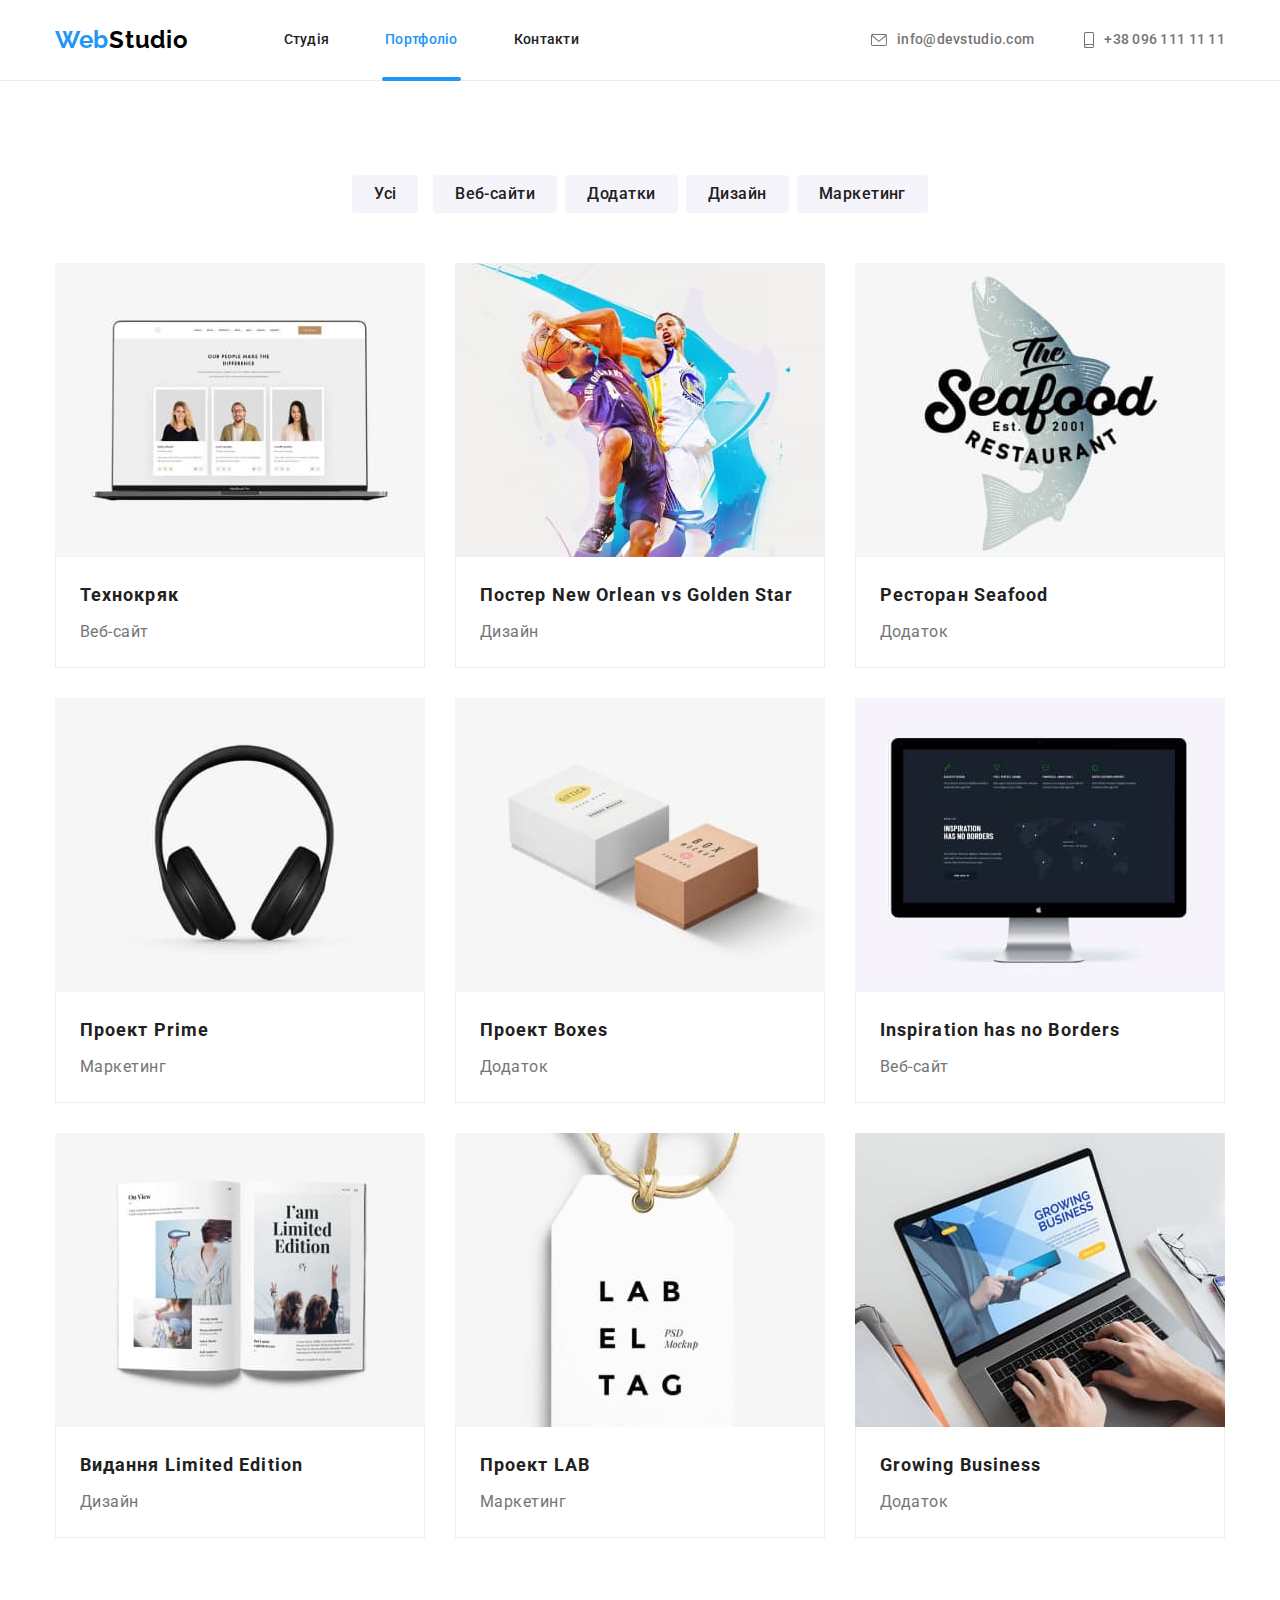
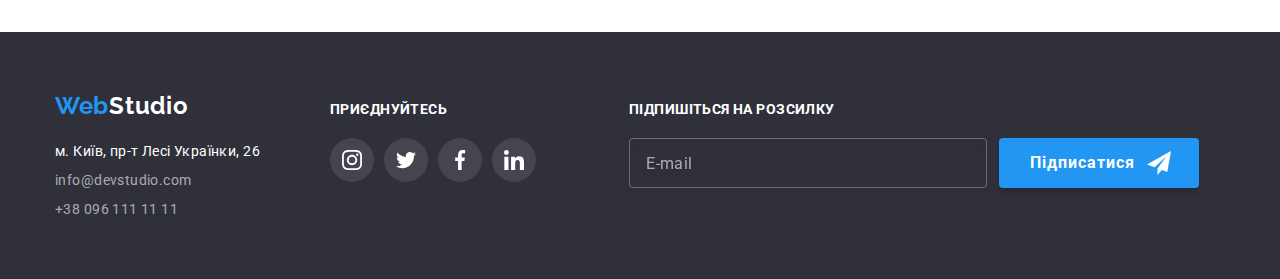
==== commit 4643f3ff: "v.2.1" ====
--- a/portfolio.html
+++ b/portfolio.html
@@ -341,7 +341,7 @@
                 <a class="logo logo__footer link" href="./index.html">
                     Web<span class="logo__part-light">Studio</span>
                 </a>
-    
+
                 <address class="address">
                     <ul class="list address__list">
                         <li class="address__item"><a class="link location" href="https://goo.gl/maps/fPZRtLzm8wP5tE1H6">м.
@@ -353,7 +353,7 @@
                     </ul>
                 </address>
             </div>
-    
+
             <div class="join-us">
                 <p class="join-us__text">Приєднуйтесь</p>
                 <ul class="social-list list">
@@ -387,7 +387,7 @@
                     </li>
                 </ul>
             </div>
-    
+
             <form class="subscribe-form">
                 <p class="join-us__text">Підпишіться на розсилку</p>
                 <div class="subscribe-form__wrapper">
--- a/css/main.min.css
+++ b/css/main.min.css
@@ -1 +1 @@
-:root{--main-font: "Roboto", sans-serif;--logo-font: "Raleway", sans-serif;--accent-color: #2196F3;--order-btn-hover-color: #188CE8;--main-text-color: #212121;--muted-text-color: #757575;--light-text-color: #FFFFFF;--dark-logo-text-color: #000000;--mute-logo-transparent-text: rgba(255, 255, 255, 0.6);--bg-primary-color: #FFFFFF;--bg-main-dark-color: #2F303A;--bg-team-section-color: #F5F4FA;--bg-card-color: #FFFFFF;--bg-filter-btn: #F5F4FA;--card-border-color: #EEEEEE;--header-border-color: #ECECEC;--input-border-color: rgba(33, 33, 33, 0.2);--icon-color: #AFB1B8;--transition-duration-and-func: 250ms cubic-bezier(0.4, 0, 0.2, 1)}.visually-hidden{position:absolute;width:1px;height:1px;margin:-1px;border:0;padding:0;white-space:nowrap;clip-path:inset(100%);clip:rect(0 0 0 0);overflow:hidden}h1,h2,h3,h4,p{margin-top:0;margin-bottom:0;margin-block-start:0;margin-block-end:0}ul,ol{margin-top:0;margin-bottom:0;padding-left:0}img{display:block;max-width:100%;height:auto}button{cursor:pointer}body{font-family:var(--main-font);background-color:var(--bg-primary-color)}.list{list-style:none}.link{text-decoration:none}.container{padding-right:15px;padding-left:15px}@media screen and (min-width: 480px){.container{width:480px;margin-right:auto;margin-left:auto}}@media screen and (min-width: 768px){.container{width:768px}}@media screen and (min-width: 1200px){.container{width:1200px}}.section{padding-top:60px;padding-bottom:60px}@media screen and (min-width: 1200px){.section{padding-top:94px;padding-bottom:94px}}.section__title{margin-bottom:50px;font-weight:700;font-size:36px;line-height:1.17;text-align:center;letter-spacing:.03em;color:var(--main-text-color)}.btn{margin-right:auto;margin-left:auto;padding-top:10px;padding-bottom:10px;font-family:inherit;font-weight:700;font-size:16px;padding-right:24px;padding-left:24px;line-height:1.88;letter-spacing:.06em;color:var(--light-text-color);background-color:var(--accent-color);border-radius:4px;border:none;box-shadow:0px 4px 4px rgba(0,0,0,.15);transition:background-color var(--transition-duration-and-func)}.btn:hover,.btn:focus{background-color:var(--order-btn-hover-color)}@media screen and (min-width: 1200px){.btn{padding-right:32px;padding-left:32px}}@media screen and (max-width: 767px){.mobile-menu{position:fixed;width:100%;height:100%;z-index:1000;top:0;left:0;background-color:var(--bg-primary-color);box-shadow:0 0 0 100vmax rgba(0,0,0,.5);opacity:0;visibility:hidden;pointer-events:none;transition:opacity var(--transition-duration-and-func),visibility var(--transition-duration-and-func)}.mobile-menu.is-open{opacity:1;visibility:visible;pointer-events:auto}.mobile-menu__container{display:flex;flex-direction:column;justify-content:space-between;height:100%;position:relative;padding:48px 40px 48px 40px}.mobile-menu__close-btn{position:absolute;top:10px;right:15px;background-color:rgba(0,0,0,0);border:none;padding:0;line-height:0;fill:var(--main-text-color)}.mobile-menu__socials{display:flex}.mobile-menu__link{color:var(--main-text-color);font-weight:500;font-size:40px;line-height:1.175;text-align:center;letter-spacing:.02em;transition:color var(--transition-duration-and-func)}.mobile-menu__link:focus{color:var(--accent-color)}.mobile-menu__link_current{color:var(--accent-color)}.mobile-menu__item:not(:last-child){margin-bottom:32px}.mobile-menu__tel{font-weight:500;font-size:34px;line-height:1.176;letter-spacing:.02em;color:var(--accent-color)}}@media screen and (max-width: 767px)and (max-width: 376px){.mobile-menu__tel{font-size:27px;line-height:1.1}}@media screen and (max-width: 767px){.mobile-menu__e-mail{font-weight:500;font-size:24px;line-height:1.17;letter-spacing:.02em;color:var(--muted-text-color)}}@media screen and (max-width: 767px){.mobile-menu__contacts-item:not(:last-child){margin-bottom:32px}}@media screen and (max-width: 767px){.mobile-menu__social-link{font-weight:500;font-size:18px;line-height:1.22px;letter-spacing:.02em;color:var(--accent-color)}}@media screen and (max-width: 767px){.mobile-menu__social-list{display:flex;flex-wrap:wrap;margin-top:64px}}@media screen and (max-width: 767px){.mobile-menu__social-item:not(:last-child)::after{content:"";width:22px;height:0px;border:1px solid var(--input-border-color);transform:rotate(90deg);margin-left:10px}}@media screen and (max-width: 767px){.mobile-menu__social-item::after{margin-right:10px}}@media screen and (min-width: 768px){.mobile-menu{display:none}}@media screen and (max-width: 442px){.mobile-menu__social-item::after{content:"";width:22px;height:0px;border:1px solid var(--input-border-color);transform:rotate(90deg);margin-left:10px}.mobile-menu__social-item:not(:nth-child(-2n+1)){margin-bottom:10px}}@media screen and (max-width: 767px){.page-nav{display:none}.contacts{display:none}}.page-header{margin-left:auto;margin-right:auto;padding-top:10px;padding-bottom:10px;border-bottom:1px solid var(--header-border-color)}.page-header__container{display:flex;align-items:center;justify-content:space-between}.mobile-menu-open{background-color:rgba(0,0,0,0);border:none;padding:0;line-height:0}@media screen and (min-width: 767px){.mobile-menu-open{display:none}}@media screen and (min-width: 768px){.page-header{padding-top:0px;padding-bottom:0px}.menu{display:flex}.menu__item{position:relative}.menu__item:not(:last-child){margin-right:50px}.menu__link{display:block;padding-top:32px;padding-bottom:32px;padding-right:3px;padding-left:3px;color:var(--main-text-color);font-weight:500;font-size:14px;line-height:1.14;letter-spacing:.02em;transition:color var(--transition-duration-and-func)}.menu__link:hover,.menu__link:focus{color:var(--accent-color)}.menu__link_current{color:var(--accent-color)}.menu__link_current::after{position:absolute;bottom:0;left:0;content:"";display:block;width:100%;height:4px;background:var(--accent-color);border-radius:2px;margin-bottom:-1px}}.logo{font-family:var(--logo-font);color:var(--accent-color);font-weight:700;font-size:24px;line-height:1.17;letter-spacing:.03em}@media screen and (min-width: 768px){.logo__page-header{margin-right:87px}}@media screen and (min-width: 1200px){.logo__page-header{margin-right:92px}}.logo__footer{display:block;margin-bottom:20px}.logo__part-light{color:var(--light-text-color)}.logo__part-dark{color:var(--dark-logo-text-color)}.contacts{margin-left:auto}.contacts__link{display:flex;align-items:center;font-weight:500;font-size:14px;line-height:1.14;letter-spacing:.02em;color:var(--muted-text-color);transition:color var(--transition-duration-and-func)}.contacts__link:hover,.contacts__link:focus{color:var(--accent-color)}.contacts__item:not(:last-child){margin-bottom:10px}.contacts__icon{margin-right:10px;fill:currentColor}@media screen and (min-width: 1200px){.contacts{display:flex}.contacts__item:not(:last-child){margin-right:50px;margin-bottom:0}.contacts__link{padding-top:32px;padding-bottom:32px}}.social-list{display:flex;justify-content:center;gap:10px}.social-list__item{display:block;width:44px;height:44px}.social-list__link{display:flex;justify-content:center;align-items:center;width:100%;height:100%;border-radius:50%;fill:var(--icon-color);transition:background-color var(--transition-duration-and-func),fill var(--transition-duration-and-func)}.social-list__link:hover,.social-list__link:focus{background-color:var(--accent-color);fill:var(--light-text-color)}.social-list__link_other-bg{background-color:rgba(255,255,255,.1);fill:var(--bg-card-color)}.container_flex{text-align:center}.footer{padding-top:60px;padding-bottom:60px;background-color:var(--bg-main-dark-color)}.address{flex-grow:1;margin-bottom:60px}.address__list{font-style:normal}.address__item:not(:last-child){margin-bottom:8px}.address__link{display:block;height:21px;font-weight:400;font-size:14px;line-height:1.71;letter-spacing:.03em;color:var(--mute-logo-transparent-text);transition:color var(--transition-duration-and-func)}.address__link:hover,.address__link:focus{color:var(--accent-color)}.location{display:block;height:21px;font-weight:400;font-size:14px;line-height:1.71;letter-spacing:.03em;color:var(--light-text-color)}.join-us{margin-bottom:60px}.join-us__text{margin-bottom:20px;font-weight:700;font-size:14px;line-height:1.14;letter-spacing:.03em;text-transform:uppercase;color:var(--light-text-color)}.subscribe-form__input{width:100%;height:50px;padding:15px 0 15px 16px;background-color:rgba(0,0,0,0);border:1px solid rgba(255,255,255,.3);filter:drop-shadow(0px 4px 4px rgba(0, 0, 0, 0.15));border-radius:4px;color:var(--light-text-color);transition:border-color var(--transition-duration-and-func)}.subscribe-form__input::placeholder{font-size:16px;line-height:1.25;letter-spacing:.03em;color:rgba(255,255,255,.6)}.subscribe-form__input:focus{outline:none;border-color:var(--accent-color)}.subscribe-form__submit{display:flex;align-items:center;padding-right:28px;padding-left:31px;margin-top:20px;gap:12px}.subscribe-form__submit:hover,.subscribe-form__submit:focus{background-color:var(--order-btn-hover-color)}@media screen and (min-width: 768px){.container_flex{display:flex;flex-wrap:wrap;justify-content:space-around;align-items:baseline}.subscribe-form__input{width:450px}}@media screen and (min-width: 1200px){.subscribe-form{text-align:left}.subscribe-form__input{width:358px}.subscribe-form__wrapper{display:flex;gap:12px}.subscribe-form__submit{margin-top:0}.footer_text-align-wrapper{text-align:left}}.hero{max-width:480px;height:400px;margin-right:auto;margin-left:auto;text-align:center;padding-top:118px;padding-bottom:118px;background-color:var(--bg-main-dark-color);background-image:linear-gradient(rgba(47, 48, 58, 0.4), rgba(47, 48, 58, 0.4)),url(../../../images/index/hero/hero-480.jpg);background-repeat:no-repeat;background-position:center;background-size:cover}@media screen and (min-device-pixel-ratio: 2)and (max-width: 767px),screen and (min-resolution: 192dpi)and (max-width: 767px),screen and (min-resolution: 2dppx)and (max-width: 767px){.hero{background-image:linear-gradient(rgba(47, 48, 58, 0.4), rgba(47, 48, 58, 0.4)),url(../../../images/index/hero/hero-480@2x.jpg)}}@media screen and (min-width: 768px){.hero{max-width:none;width:768px;background-image:linear-gradient(rgba(47, 48, 58, 0.4), rgba(47, 48, 58, 0.4)),url(../../../images/index/hero/hero-768.jpg)}}@media screen and (min-device-pixel-ratio: 2)and (min-width: 768px),screen and (min-resolution: 192dpi)and (min-width: 768px),screen and (min-resolution: 2dppx)and (min-width: 768px){.hero{background-image:linear-gradient(rgba(47, 48, 58, 0.4), rgba(47, 48, 58, 0.4)),url(../../../images/index/hero/hero-768@2x.jpg)}}@media screen and (min-width: 1200px){.hero{width:auto;max-width:1600px;height:600px;padding-top:200px;padding-bottom:200px;background-image:linear-gradient(rgba(47, 48, 58, 0.4), rgba(47, 48, 58, 0.4)),url(../../../images/index/hero/hero-1600.jpg)}}@media screen and (min-device-pixel-ratio: 2)and (min-width: 1200px),screen and (min-resolution: 192dpi)and (min-width: 1200px),screen and (min-resolution: 2dppx)and (min-width: 1200px){.hero{background-image:linear-gradient(rgba(47, 48, 58, 0.4), rgba(47, 48, 58, 0.4)),url(../../../images/index/hero/hero-1600@2x.jpg)}}.hero__title{display:block;max-width:360px;margin-right:auto;margin-left:auto;margin-bottom:30px;font-weight:900;font-size:26px;line-height:1.62;text-align:center;letter-spacing:.06em;text-transform:uppercase;color:var(--light-text-color)}@media screen and (min-width: 1200px){.hero__title{max-width:none;width:696px;font-size:44px;line-height:1.36}}.features__title{margin-bottom:10px;text-align:center;font-weight:700;font-size:14px;line-height:1.14;letter-spacing:.03em;text-transform:uppercase;color:var(--main-text-color)}@media screen and (min-width: 768px){.features__title{text-align:left}}.features__icon-box{display:flex;justify-content:center;align-items:center;width:100%;height:120px;margin-bottom:30px;background-color:var(--bg-filter-btn);border-radius:4px}.features__description{font-size:14px;line-height:1.71;letter-spacing:.03em;color:var(--muted-text-color)}@media screen and (max-width: 767px){.features__item:not(:last-child){margin-bottom:30px}}@media screen and (min-width: 768px)and (max-width: 1199px){.features{display:flex;flex-wrap:wrap;gap:30px}.features__item{flex-basis:calc((100% - 30px)/2)}}@media screen and (min-width: 1200px){.features{display:flex}.features__item:not(:last-child){margin-right:30px}}@media screen and (max-width: 1199px){.hidden_section{display:none}}@media screen and (min-width: 1200px){.section_no-padding-top{padding-top:0}.offers{display:flex;flex-wrap:wrap;gap:30px}.offers__item{position:relative}.offers__desc{position:absolute;bottom:0;left:0;display:block;width:100%;padding:27px 0px;font-weight:700;font-size:14px;line-height:1.14;text-align:center;letter-spacing:.03em;text-transform:uppercase;color:var(--light-text-color);background-color:rgba(47,48,58,.8)}}.section_other-bg{background-color:var(--bg-team-section-color)}.team-members__item{background-color:var(--bg-card-color);border-radius:0px 0px 4px 4px;box-shadow:0px 1px 3px rgba(0,0,0,.12),0px 1px 1px rgba(0,0,0,.14),0px 2px 1px rgba(0,0,0,.2)}@media screen and (max-width: 767px){.team-members__item:not(:last-child){margin-bottom:30px}}.team-members__desc{padding-top:30px;padding-bottom:30px}.team-members__title{margin-bottom:10px;font-weight:500;font-size:16px;line-height:1.19;letter-spacing:.03em;text-align:center;color:var(--main-text-color)}.team-members__text{font-size:16px;line-height:1.19;letter-spacing:.03em;text-align:center;margin-bottom:16px;color:var(--muted-text-color)}@media screen and (min-width: 768px){.team-members{display:flex;flex-wrap:wrap;gap:30px}}.clients{display:flex;flex-wrap:wrap;justify-content:center;gap:30px}.clients__link{display:flex;justify-content:center;align-items:center;width:170px;height:92px;border:1px solid var(--icon-color);border-radius:4px;fill:var(--icon-color);transition:border-color var(--transition-duration-and-func),fill var(--transition-duration-and-func)}.clients__link:hover,.clients__link:focus{fill:var(--accent-color);border-color:var(--accent-color)}.backdrop{position:fixed;z-index:100;top:0;left:0;width:100%;height:100%;background-color:rgba(0,0,0,.2);transition:opacity var(--transition-duration-and-func),visibility var(--transition-duration-and-func)}.is-hidden{opacity:0;visibility:hidden;pointer-events:none}.modal{position:absolute;top:50%;left:50%;transform:translate(-50%, -50%);width:100%;max-width:450px;height:609px;background:var(--bg-card-color);box-shadow:0px 1px 3px rgba(0,0,0,.12),0px 1px 1px rgba(0,0,0,.14),0px 2px 1px rgba(0,0,0,.2);border-radius:4px;padding:40px}.modal-close-btn{position:absolute;top:8px;right:8px;display:flex;justify-content:center;align-items:center;background-color:rgba(0,0,0,0);border:1px solid rgba(0,0,0,.1);padding:0;height:30px;width:30px;border-radius:50%;transition:border-color var(--transition-duration-and-func),fill var(--transition-duration-and-func)}.modal-close-btn:hover,.modal-close-btn:focus{border-color:var(--accent-color);fill:var(--accent-color)}.modal-form{display:flex;flex-direction:column}.modal-form__header{margin-bottom:12px;font-weight:700;font-size:20px;line-height:1.5;text-align:center;letter-spacing:.03em;color:var(--main-text-color)}.modal-form__field{width:100%;margin-bottom:10px}.modal-form__input{width:100%;height:40px;border:1px solid var(--input-border-color);border-radius:4px;padding-left:42px;font-size:14px;line-height:1.17;letter-spacing:.01em;transition:border-color var(--transition-duration-and-func)}.modal-form__input:focus{outline:none;border-color:var(--accent-color)}.modal-form__input-desc{display:block;margin-bottom:4px;font-size:12px;line-height:1.17;letter-spacing:.01em;color:var(--muted-text-color)}.modal-form__input-wrapper{position:relative;display:block}.modal-form__icon{position:absolute;top:50%;left:12px;transform:translate(0, -50%);transition:fill var(--transition-duration-and-func)}.modal-form__input:focus+.modal-form__icon{fill:var(--accent-color)}.modal-form__message{display:block;width:100%;height:120px;resize:none;padding:12px 16px;border:1px solid var(--input-border-color);border-radius:4px;font-size:12px;line-height:1.17;letter-spacing:.01em;transition:border-color var(--transition-duration-and-func)}.modal-form__message::placeholder{font-size:12px;line-height:1.17;letter-spacing:.01em;color:rgba(117,117,117,.5)}.modal-form__message:focus{outline:none;border-color:var(--accent-color)}.modal-form__check-desc{display:flex;justify-content:center;align-items:center;margin-bottom:30px;font-size:12px;line-height:1.17;letter-spacing:.03em;color:var(--muted-text-color)}.message{margin-bottom:20px}.modal-form__fake-checkbox{display:flex;align-items:center;justify-content:center;margin-right:7px;width:16px;height:15px;box-shadow:inset 0 0 0 2px var(--main-text-color);border-radius:2px;overflow:hidden;cursor:pointer;transition:box-shadow var(--transition-duration-and-func),outline var(--transition-duration-and-func)}.modal-form__check:checked+.modal-form__check-desc .modal-form__fake-checkbox{box-shadow:none}.modal-form__check:focus+.modal-form__check-desc .modal-form__fake-checkbox{outline:2px solid var(--accent-color)}.modal-form__check:focus:checked+.modal-form__check-desc .modal-form__fake-checkbox{outline:none}.modal-form__terms-link{text-decoration-line:underline;text-decoration-skip-ink:none;color:var(--accent-color)}.modal-form__fake-checkbox-icon{top:0;left:0;opacity:0;transition:opacity var(--transition-duration-and-func)}.modal-form__check:checked+.modal-form__check-desc .modal-form__fake-checkbox-icon{opacity:1;background-color:var(--accent-color)}.modal-form__submit{padding-right:52px;padding-left:52px}@media screen and (min-width: 1200px){.modal{max-width:none;width:528px;height:581px}.modal-form__check-desc{font-size:14px;line-height:1.71}}.filter-list{display:flex;flex-wrap:wrap;margin-bottom:40px;max-width:334px}.filter-list__item:not(:last-child){margin-right:8px}.filter-list__item:nth-child(-n+3){margin-bottom:15px}.filter-list__item{min-width:73px}.filter-list__btn{padding-top:6px;padding-bottom:6px;padding-right:22px;padding-left:22px;font-family:inherit;font-weight:500;font-size:16px;line-height:1.63;letter-spacing:.03em;text-align:center;color:var(--main-text-color);background-color:var(--bg-filter-btn);border-radius:4px;border:0;transition:color var(--transition-duration-and-func),background-color var(--transition-duration-and-func),box-shadow var(--transition-duration-and-func)}.filter-list__btn:hover,.filter-list__btn:focus{color:var(--light-text-color);background-color:var(--accent-color);box-shadow:0px 3px 1px rgba(0,0,0,.1),0px 1px 2px rgba(0,0,0,.08),0px 2px 2px rgba(0,0,0,.12)}@media screen and (min-width: 768px){.filter-list{flex-wrap:nowrap;margin-bottom:30px;max-width:none;justify-content:center}.filter-list__item:nth-child(-n+3){margin-bottom:0}}@media screen and (min-width: 1200px){.filter-list{margin-bottom:50px}}.examples__item:not(:last-child){margin-bottom:30px}.examples__img-wrapper{position:relative;overflow:hidden}.examples__overlay{position:absolute;bottom:0;left:0;width:100%;height:100%;overflow:auto;transform:translate(0, 100%);transition:transform var(--transition-duration-and-func);padding:62px 24px;background-color:rgba(33,150,243,.9);font-size:18px;line-height:1.56;letter-spacing:.03em;color:var(--light-text-color);padding:62px 24px}.exemples__link:hover .examples__overlay,.exemples__link:focus .examples__overlay{transform:translate(0, 0)}.examples__project-wrapper{padding-top:20px;padding-bottom:20px;padding-right:24px;padding-left:24px;border:1px solid var(--card-border-color);border-top:none}.examples__project-name{margin-bottom:4px;font-weight:700;font-size:18px;line-height:2;letter-spacing:.06em;color:var(--main-text-color)}.examples__project-type{font-size:16px;line-height:1.88;letter-spacing:.03em;color:var(--muted-text-color)}.exemples__link{display:block;box-shadow:none;transition:box-shadow var(--transition-duration-and-func)}.exemples__link:hover,.exemples__link:focus{box-shadow:0px 1px 1px rgba(0,0,0,.12),0px 4px 4px rgba(0,0,0,.06),1px 4px 6px rgba(0,0,0,.16)}@media screen and (min-width: 768px){.examples{display:flex;flex-wrap:wrap;gap:30px}.examples__project-wrapper{flex-grow:1}.examples__item{flex-basis:calc((100% - 30px)/2)}.exemples__link{display:flex;flex-direction:column;height:100%}.examples__item:not(:last-child){margin-bottom:0}}@media screen and (min-width: 1200px){.examples__item{flex-basis:calc((100% - 60px)/3)}}/*# sourceMappingURL=main.min.css.map */+:root{--main-font: "Roboto", sans-serif;--logo-font: "Raleway", sans-serif;--accent-color: #2196F3;--order-btn-hover-color: #188CE8;--main-text-color: #212121;--muted-text-color: #757575;--light-text-color: #FFFFFF;--dark-logo-text-color: #000000;--mute-logo-transparent-text: rgba(255, 255, 255, 0.6);--bg-primary-color: #FFFFFF;--bg-main-dark-color: #2F303A;--bg-team-section-color: #F5F4FA;--bg-card-color: #FFFFFF;--bg-filter-btn: #F5F4FA;--card-border-color: #EEEEEE;--header-border-color: #ECECEC;--input-border-color: rgba(33, 33, 33, 0.2);--icon-color: #AFB1B8;--transition-duration-and-func: 250ms cubic-bezier(0.4, 0, 0.2, 1)}.visually-hidden{position:absolute;width:1px;height:1px;margin:-1px;border:0;padding:0;white-space:nowrap;clip-path:inset(100%);clip:rect(0 0 0 0);overflow:hidden}h1,h2,h3,h4,p{margin-top:0;margin-bottom:0;margin-block-start:0;margin-block-end:0}ul,ol{margin-top:0;margin-bottom:0;padding-left:0}img{display:block;max-width:100%;height:auto}button{cursor:pointer}body{font-family:var(--main-font);background-color:var(--bg-primary-color)}.list{list-style:none}.link{text-decoration:none}.container{padding-right:15px;padding-left:15px}@media screen and (min-width: 480px){.container{width:480px;margin-right:auto;margin-left:auto}}@media screen and (min-width: 768px){.container{width:768px}}@media screen and (min-width: 1200px){.container{width:1200px}}.section{padding-top:60px;padding-bottom:60px}@media screen and (min-width: 1200px){.section{padding-top:94px;padding-bottom:94px}}.section__title{margin-bottom:50px;font-weight:700;font-size:36px;line-height:1.17;text-align:center;letter-spacing:.03em;color:var(--main-text-color)}.btn{margin-right:auto;margin-left:auto;padding-top:10px;padding-bottom:10px;font-family:inherit;font-weight:700;font-size:16px;padding-right:24px;padding-left:24px;line-height:1.88;letter-spacing:.06em;color:var(--light-text-color);background-color:var(--accent-color);border-radius:4px;border:none;box-shadow:0px 4px 4px rgba(0,0,0,.15);transition:background-color var(--transition-duration-and-func)}.btn:hover,.btn:focus{background-color:var(--order-btn-hover-color)}@media screen and (min-width: 1200px){.btn{padding-right:32px;padding-left:32px}}@media screen and (max-width: 767px){.mobile-menu{position:fixed;width:100%;height:100%;z-index:1000;top:0;left:0;background-color:var(--bg-primary-color);box-shadow:0 0 0 100vmax rgba(0,0,0,.5);opacity:0;visibility:hidden;pointer-events:none;transition:opacity var(--transition-duration-and-func),visibility var(--transition-duration-and-func)}.mobile-menu.is-open{opacity:1;visibility:visible;pointer-events:auto}.mobile-menu__container{display:flex;flex-direction:column;justify-content:space-between;height:100%;position:relative;padding:48px 40px 48px 40px}.mobile-menu__close-btn{position:absolute;top:10px;right:15px;background-color:rgba(0,0,0,0);border:none;padding:0;line-height:0;fill:var(--main-text-color)}.mobile-menu__socials{display:flex}.mobile-menu__link{color:var(--main-text-color);font-weight:500;font-size:40px;line-height:1.175;text-align:center;letter-spacing:.02em;transition:color var(--transition-duration-and-func)}.mobile-menu__link:focus{color:var(--accent-color)}.mobile-menu__link_current{color:var(--accent-color)}.mobile-menu__item:not(:last-child){margin-bottom:32px}.mobile-menu__tel{font-weight:500;font-size:34px;line-height:1.176;letter-spacing:.02em;color:var(--accent-color)}}@media screen and (max-width: 767px)and (max-width: 376px){.mobile-menu__tel{font-size:27px;line-height:1.1}}@media screen and (max-width: 767px){.mobile-menu__e-mail{font-weight:500;font-size:24px;line-height:1.17;letter-spacing:.02em;color:var(--muted-text-color)}}@media screen and (max-width: 767px){.mobile-menu__contacts-item:not(:last-child){margin-bottom:32px}}@media screen and (max-width: 767px){.mobile-menu__social-link{font-weight:500;font-size:18px;line-height:1.22px;letter-spacing:.02em;color:var(--accent-color)}}@media screen and (max-width: 767px){.mobile-menu__social-list{display:flex;flex-wrap:wrap;margin-top:64px}}@media screen and (max-width: 767px){.mobile-menu__social-item:not(:last-child)::after{content:"";width:22px;height:0px;border:1px solid var(--input-border-color);transform:rotate(90deg);margin-left:10px}}@media screen and (max-width: 767px){.mobile-menu__social-item::after{margin-right:10px}}@media screen and (min-width: 768px){.mobile-menu{display:none}}@media screen and (max-width: 442px){.mobile-menu__social-item::after{content:"";width:22px;height:0px;border:1px solid var(--input-border-color);transform:rotate(90deg);margin-left:10px}.mobile-menu__social-item:not(:nth-child(-2n+1)){margin-bottom:10px}}@media screen and (max-width: 767px){.page-nav{display:none}.contacts{display:none}}.page-header{margin-left:auto;margin-right:auto;padding-top:10px;padding-bottom:10px;border-bottom:1px solid var(--header-border-color)}.page-header__container{display:flex;align-items:center;justify-content:space-between}.mobile-menu-open{background-color:rgba(0,0,0,0);border:none;padding:0;line-height:0}@media screen and (min-width: 767px){.mobile-menu-open{display:none}}@media screen and (min-width: 768px){.page-header{padding-top:0px;padding-bottom:0px}.menu{display:flex}.menu__item{position:relative}.menu__item:not(:last-child){margin-right:50px}.menu__link{display:block;padding-top:32px;padding-bottom:32px;padding-right:3px;padding-left:3px;color:var(--main-text-color);font-weight:500;font-size:14px;line-height:1.14;letter-spacing:.02em;transition:color var(--transition-duration-and-func)}.menu__link:hover,.menu__link:focus{color:var(--accent-color)}.menu__link_current{color:var(--accent-color)}.menu__link_current::after{position:absolute;bottom:0;left:0;content:"";display:block;width:100%;height:4px;background:var(--accent-color);border-radius:2px;margin-bottom:-1px}}.logo{font-family:var(--logo-font);color:var(--accent-color);font-weight:700;font-size:24px;line-height:1.17;letter-spacing:.03em}@media screen and (min-width: 768px){.logo__page-header{margin-right:87px}}@media screen and (min-width: 1200px){.logo__page-header{margin-right:92px}}.logo__footer{display:block;margin-bottom:20px}.logo__part-light{color:var(--light-text-color)}.logo__part-dark{color:var(--dark-logo-text-color)}.contacts{margin-left:auto}.contacts__link{display:flex;align-items:center;font-weight:500;font-size:14px;line-height:1.14;letter-spacing:.02em;color:var(--muted-text-color);transition:color var(--transition-duration-and-func)}.contacts__link:hover,.contacts__link:focus{color:var(--accent-color)}.contacts__item:not(:last-child){margin-bottom:10px}.contacts__icon{margin-right:10px;fill:currentColor}@media screen and (min-width: 1200px){.contacts{display:flex}.contacts__item:not(:last-child){margin-right:50px;margin-bottom:0}.contacts__link{padding-top:32px;padding-bottom:32px}}.social-list{display:flex;justify-content:center;gap:10px}.social-list__item{display:block;width:44px;height:44px}.social-list__link{display:flex;justify-content:center;align-items:center;width:100%;height:100%;border-radius:50%;fill:var(--icon-color);transition:background-color var(--transition-duration-and-func),fill var(--transition-duration-and-func)}.social-list__link:hover,.social-list__link:focus{background-color:var(--accent-color);fill:var(--light-text-color)}.social-list__link_other-bg{background-color:rgba(255,255,255,.1);fill:var(--bg-card-color)}.container_flex{text-align:center}.footer{padding-top:60px;padding-bottom:60px;background-color:var(--bg-main-dark-color)}.footer_text-align-wrapper{margin-bottom:60px}.address{flex-grow:1}.address__list{font-style:normal}.address__item:not(:last-child){margin-bottom:8px}.address__link{display:block;height:21px;font-weight:400;font-size:14px;line-height:1.71;letter-spacing:.03em;color:var(--mute-logo-transparent-text);transition:color var(--transition-duration-and-func)}.address__link:hover,.address__link:focus{color:var(--accent-color)}.location{display:block;height:21px;font-weight:400;font-size:14px;line-height:1.71;letter-spacing:.03em;color:var(--light-text-color)}.join-us__text{margin-bottom:20px;font-weight:700;font-size:14px;line-height:1.14;letter-spacing:.03em;text-transform:uppercase;color:var(--light-text-color)}.subscribe-form__input{width:100%;height:50px;padding:15px 0 15px 16px;background-color:rgba(0,0,0,0);border:1px solid rgba(255,255,255,.3);filter:drop-shadow(0px 4px 4px rgba(0, 0, 0, 0.15));border-radius:4px;color:var(--light-text-color);transition:border-color var(--transition-duration-and-func)}.subscribe-form__input::placeholder{font-size:16px;line-height:1.25;letter-spacing:.03em;color:rgba(255,255,255,.6)}.subscribe-form__input:focus{outline:none;border-color:var(--accent-color)}.subscribe-form{margin-top:60px}.subscribe-form__submit{display:flex;align-items:center;padding-right:28px;padding-left:31px;margin-top:20px;gap:12px}.subscribe-form__submit:hover,.subscribe-form__submit:focus{background-color:var(--order-btn-hover-color)}@media screen and (min-width: 768px){.container_flex{display:flex;flex-wrap:wrap;justify-content:space-around;align-items:baseline}.subscribe-form__input{width:450px}.footer_text-align-wrapper{margin-bottom:0}}@media screen and (min-width: 1200px){.container_flex{justify-content:flex-start;align-items:baseline}.footer_text-align-wrapper{margin-right:70px}.join-us{margin-right:93px}.join-us__text{text-align:left}.subscribe-form{text-align:left;margin-top:0}.subscribe-form__input{width:358px}.subscribe-form__wrapper{display:flex;gap:12px}.subscribe-form__submit{margin-top:0}.footer_text-align-wrapper{text-align:left}}.hero{height:400px;margin-right:auto;margin-left:auto;text-align:center;padding-top:118px;padding-bottom:118px;background-color:var(--bg-main-dark-color);background-image:linear-gradient(rgba(47, 48, 58, 0.4), rgba(47, 48, 58, 0.4)),url(../images/index/hero/hero-480.jpg);background-repeat:no-repeat;background-position:center;background-size:cover}@media screen and (min-device-pixel-ratio: 2)and (max-width: 767px),screen and (min-resolution: 192dpi)and (max-width: 767px),screen and (min-resolution: 2dppx)and (max-width: 767px){.hero{background-image:linear-gradient(rgba(47, 48, 58, 0.4), rgba(47, 48, 58, 0.4)),url(../images/index/hero/hero-480@2x.jpg)}}@media screen and (min-width: 768px){.hero{background-image:linear-gradient(rgba(47, 48, 58, 0.4), rgba(47, 48, 58, 0.4)),url(../images/index/hero/hero-768.jpg)}}@media screen and (min-device-pixel-ratio: 2)and (min-width: 768px),screen and (min-resolution: 192dpi)and (min-width: 768px),screen and (min-resolution: 2dppx)and (min-width: 768px){.hero{background-image:linear-gradient(rgba(47, 48, 58, 0.4), rgba(47, 48, 58, 0.4)),url(../images/index/hero/hero-768@2x.jpg)}}@media screen and (min-width: 1200px){.hero{max-width:1600px;height:600px;padding-top:200px;padding-bottom:200px;background-image:linear-gradient(rgba(47, 48, 58, 0.4), rgba(47, 48, 58, 0.4)),url(../images/index/hero/hero-1600.jpg)}}@media screen and (min-device-pixel-ratio: 2)and (min-width: 1200px),screen and (min-resolution: 192dpi)and (min-width: 1200px),screen and (min-resolution: 2dppx)and (min-width: 1200px){.hero{background-image:linear-gradient(rgba(47, 48, 58, 0.4), rgba(47, 48, 58, 0.4)),url(../images/index/hero/hero-1600@2x.jpg)}}.hero__title{display:block;max-width:360px;margin-right:auto;margin-left:auto;margin-bottom:30px;font-weight:900;font-size:26px;line-height:1.62;text-align:center;letter-spacing:.06em;text-transform:uppercase;color:var(--light-text-color)}@media screen and (min-width: 1200px){.hero__title{max-width:none;width:696px;font-size:44px;line-height:1.36}}.features__title{margin-bottom:10px;text-align:center;font-weight:700;font-size:14px;line-height:1.14;letter-spacing:.03em;text-transform:uppercase;color:var(--main-text-color)}@media screen and (min-width: 768px){.features__title{text-align:left}}.features__icon-box{display:flex;justify-content:center;align-items:center;width:100%;height:120px;margin-bottom:30px;background-color:var(--bg-filter-btn);border-radius:4px}.features__description{font-size:14px;line-height:1.71;letter-spacing:.03em;color:var(--muted-text-color)}@media screen and (max-width: 767px){.features__item:not(:last-child){margin-bottom:30px}}@media screen and (min-width: 768px)and (max-width: 1199px){.features{display:flex;flex-wrap:wrap;gap:30px}.features__item{flex-basis:calc((100% - 30px)/2)}}@media screen and (min-width: 1200px){.features{display:flex}.features__item:not(:last-child){margin-right:30px}}@media screen and (max-width: 1199px){.hidden_section{display:none}}@media screen and (min-width: 1200px){.section_no-padding-top{padding-top:0}.offers{display:flex;flex-wrap:wrap;gap:30px}.offers__item{position:relative}.offers__desc{position:absolute;bottom:0;left:0;display:block;width:100%;padding:27px 0px;font-weight:700;font-size:14px;line-height:1.14;text-align:center;letter-spacing:.03em;text-transform:uppercase;color:var(--light-text-color);background-color:rgba(47,48,58,.8)}}.section_other-bg{background-color:var(--bg-team-section-color)}.team-members__item{background-color:var(--bg-card-color);border-radius:0px 0px 4px 4px;box-shadow:0px 1px 3px rgba(0,0,0,.12),0px 1px 1px rgba(0,0,0,.14),0px 2px 1px rgba(0,0,0,.2)}@media screen and (max-width: 767px){.team-members__item:not(:last-child){margin-bottom:30px}}.team-members__desc{padding-top:30px;padding-bottom:30px}.team-members__title{margin-bottom:10px;font-weight:500;font-size:16px;line-height:1.19;letter-spacing:.03em;text-align:center;color:var(--main-text-color)}.team-members__text{font-size:16px;line-height:1.19;letter-spacing:.03em;text-align:center;margin-bottom:16px;color:var(--muted-text-color)}@media screen and (min-width: 768px){.team-members{display:flex;flex-wrap:wrap;gap:30px}}.clients{display:flex;flex-wrap:wrap;justify-content:center;gap:30px}.clients__link{display:flex;justify-content:center;align-items:center;height:92px;border:1px solid var(--icon-color);border-radius:4px;fill:var(--icon-color);transition:border-color var(--transition-duration-and-func),fill var(--transition-duration-and-func)}.clients__link:hover,.clients__link:focus{fill:var(--accent-color);border-color:var(--accent-color)}.clients__item{flex-basis:calc((100% - 30px)/2)}@media screen and (min-width: 768px){.clients__item{flex-basis:calc((100% - 60px)/3)}}@media screen and (min-width: 1200px){.clients__item{flex-basis:calc((100% - 150px)/6)}}.backdrop{position:fixed;z-index:100;top:0;left:0;width:100%;height:100%;padding:10px 15px;background-color:rgba(0,0,0,.2);transition:opacity var(--transition-duration-and-func),visibility var(--transition-duration-and-func)}.is-hidden{opacity:0;visibility:hidden;pointer-events:none}.modal{position:absolute;top:50%;left:50%;transform:translate(-50%, -50%);width:100%;max-width:450px;height:609px;background:var(--bg-card-color);box-shadow:0px 1px 3px rgba(0,0,0,.12),0px 1px 1px rgba(0,0,0,.14),0px 2px 1px rgba(0,0,0,.2);border-radius:4px;padding:40px}.modal-close-btn{position:absolute;top:8px;right:8px;display:flex;justify-content:center;align-items:center;background-color:rgba(0,0,0,0);border:1px solid rgba(0,0,0,.1);padding:0;height:30px;width:30px;border-radius:50%;transition:border-color var(--transition-duration-and-func),fill var(--transition-duration-and-func)}.modal-close-btn:hover,.modal-close-btn:focus{border-color:var(--accent-color);fill:var(--accent-color)}.modal-form{display:flex;flex-direction:column}.modal-form__header{margin-bottom:12px;font-weight:700;font-size:20px;line-height:1.5;text-align:center;letter-spacing:.03em;color:var(--main-text-color)}.modal-form__field{width:100%;margin-bottom:10px}.modal-form__input{width:100%;height:40px;border:1px solid var(--input-border-color);border-radius:4px;padding-left:42px;font-size:14px;line-height:1.17;letter-spacing:.01em;transition:border-color var(--transition-duration-and-func)}.modal-form__input:focus{outline:none;border-color:var(--accent-color)}.modal-form__input-desc{display:block;margin-bottom:4px;font-size:12px;line-height:1.17;letter-spacing:.01em;color:var(--muted-text-color)}.modal-form__input-wrapper{position:relative;display:block}.modal-form__icon{position:absolute;top:50%;left:12px;transform:translate(0, -50%);transition:fill var(--transition-duration-and-func)}.modal-form__input:focus+.modal-form__icon{fill:var(--accent-color)}.modal-form__message{display:block;width:100%;height:120px;resize:none;padding:12px 16px;border:1px solid var(--input-border-color);border-radius:4px;font-size:12px;line-height:1.17;letter-spacing:.01em;transition:border-color var(--transition-duration-and-func)}.modal-form__message::placeholder{font-size:12px;line-height:1.17;letter-spacing:.01em;color:rgba(117,117,117,.5)}.modal-form__message:focus{outline:none;border-color:var(--accent-color)}.modal-form__check-desc{display:flex;justify-content:center;align-items:center;margin-bottom:30px;font-size:12px;line-height:1.17;letter-spacing:.03em;color:var(--muted-text-color)}.message{margin-bottom:20px}.modal-form__fake-checkbox{display:flex;align-items:center;justify-content:center;margin-right:7px;width:16px;height:15px;box-shadow:inset 0 0 0 2px var(--main-text-color);border-radius:2px;overflow:hidden;cursor:pointer;transition:box-shadow var(--transition-duration-and-func),outline var(--transition-duration-and-func)}.modal-form__check:checked+.modal-form__check-desc .modal-form__fake-checkbox{box-shadow:none}.modal-form__check:focus+.modal-form__check-desc .modal-form__fake-checkbox{outline:2px solid var(--accent-color)}.modal-form__check:focus:checked+.modal-form__check-desc .modal-form__fake-checkbox{outline:none}.modal-form__terms-link{text-decoration-line:underline;text-decoration-skip-ink:none;color:var(--accent-color)}.modal-form__fake-checkbox-icon{top:0;left:0;opacity:0;transition:opacity var(--transition-duration-and-func)}.modal-form__check:checked+.modal-form__check-desc .modal-form__fake-checkbox-icon{opacity:1;background-color:var(--accent-color)}.modal-form__submit{padding-right:52px;padding-left:52px}@media screen and (min-width: 1200px){.modal{max-width:none;width:528px;height:581px}.modal-form__check-desc{font-size:14px;line-height:1.71}}.filter-list{display:flex;flex-wrap:wrap;margin-bottom:40px}.filter-list__item:not(:last-child){margin-right:8px;margin-bottom:15px}@media screen and (min-width: 364px)and (max-width: 475px){.filter-list__item:nth-last-child(-n+2){margin-bottom:0}}.filter-list__item{min-width:73px}.filter-list__btn{padding-top:6px;padding-bottom:6px;padding-right:22px;padding-left:22px;font-family:inherit;font-weight:500;font-size:16px;line-height:1.63;letter-spacing:.03em;text-align:center;color:var(--main-text-color);background-color:var(--bg-filter-btn);border-radius:4px;border:0;transition:color var(--transition-duration-and-func),background-color var(--transition-duration-and-func),box-shadow var(--transition-duration-and-func)}.filter-list__btn:hover,.filter-list__btn:focus{color:var(--light-text-color);background-color:var(--accent-color);box-shadow:0px 3px 1px rgba(0,0,0,.1),0px 1px 2px rgba(0,0,0,.08),0px 2px 2px rgba(0,0,0,.12)}@media screen and (min-width: 768px){.filter-list{flex-wrap:nowrap;margin-bottom:30px;justify-content:center}.filter-list__item:not(:last-child){margin-bottom:0}}@media screen and (min-width: 1200px){.filter-list{margin-bottom:50px}}.examples__item:not(:last-child){margin-bottom:30px}.examples__img-wrapper{position:relative;overflow:hidden}.examples__overlay{position:absolute;bottom:0;left:0;width:100%;height:100%;overflow:auto;transform:translate(0, 100%);transition:transform var(--transition-duration-and-func);padding:62px 24px;background-color:rgba(33,150,243,.9);font-size:18px;line-height:1.56;letter-spacing:.03em;color:var(--light-text-color);padding:62px 24px}.exemples__link:hover .examples__overlay,.exemples__link:focus .examples__overlay{transform:translate(0, 0)}.examples__project-wrapper{padding-top:20px;padding-bottom:20px;padding-right:24px;padding-left:24px;border:1px solid var(--card-border-color);border-top:none}.examples__project-name{margin-bottom:4px;font-weight:700;font-size:18px;line-height:2;letter-spacing:.06em;color:var(--main-text-color)}.examples__project-type{font-size:16px;line-height:1.88;letter-spacing:.03em;color:var(--muted-text-color)}.exemples__link{display:block;box-shadow:none;transition:box-shadow var(--transition-duration-and-func)}.exemples__link:hover,.exemples__link:focus{box-shadow:0px 1px 1px rgba(0,0,0,.12),0px 4px 4px rgba(0,0,0,.06),1px 4px 6px rgba(0,0,0,.16)}@media screen and (min-width: 768px){.examples{display:flex;flex-wrap:wrap;gap:30px}.examples__project-wrapper{flex-grow:1}.examples__item{flex-basis:calc((100% - 30px)/2)}.exemples__link{display:flex;flex-direction:column;height:100%}.examples__item:not(:last-child){margin-bottom:0}}@media screen and (min-width: 1200px){.examples__item{flex-basis:calc((100% - 60px)/3)}}/*# sourceMappingURL=main.min.css.map */